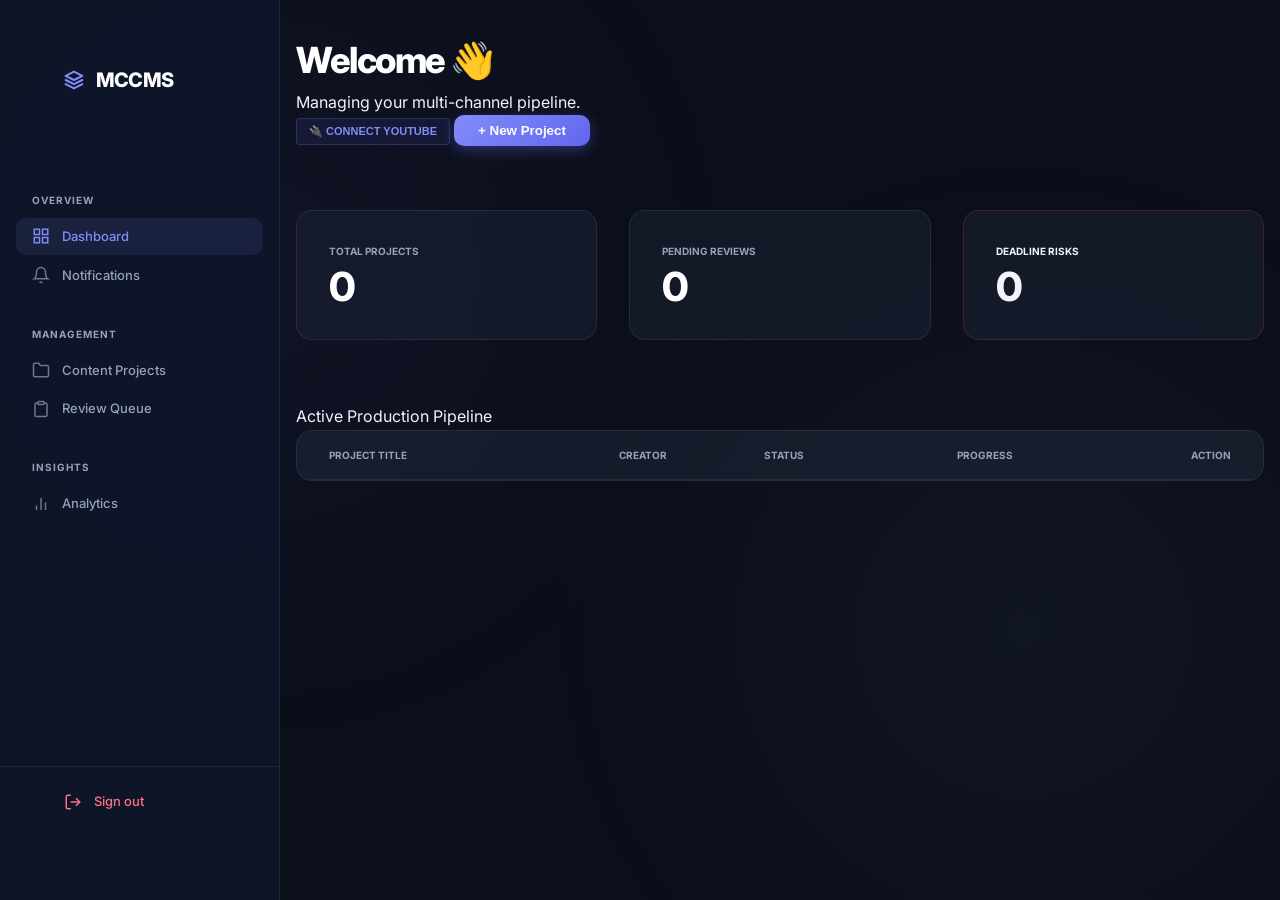
==== frontend/dashboard.html @ 0ddec3f0 "Multi-Channel CMS Plartform" ====
<!DOCTYPE html>
<html lang="en">
<head>
    <meta charset="UTF-8">
    <meta name="viewport" content="width=device-width, initial-scale=1.0">
    <title>Dashboard | MCCMS</title>
    <link rel="stylesheet" href="css/base/base.css">
    <link rel="stylesheet" href="css/pages/dashboard-premium.css">
    <link rel="stylesheet" href="css/components/modals.css">
    <link href="https://cdn.quilljs.com/1.3.6/quill.snow.css" rel="stylesheet">
    <script src="https://cdn.quilljs.com/1.3.6/quill.js"></script>
</head>
<body class="dashboard-premium-layout">
    <!-- Mobile Header -->
    <header class="mobile-header">
        <button class="menu-toggle" id="menuToggle">☰</button>
        <div class="logo-premium" style="margin-bottom: 0; font-size: 1.1rem;">MCCMS</div>
        <button class="btn-primary btn-sm" id="mobileNewProjBtn" style="padding: 4px 10px; font-size: 10px;">+</button>
    </header>

    <div class="sidebar-overlay" id="sidebarOverlay"></div>

    <aside class="sidebar-premium" id="sidebar">
        <div class="logo-premium">
            <svg width="20" height="20" viewBox="0 0 24 24" fill="none" stroke="currentColor" stroke-width="2.5" stroke-linecap="round" stroke-linejoin="round" style="color: var(--color-primary);"><path d="M12 2L2 7l10 5 10-5-10-5zM2 17l10 5 10-5M2 12l10 5 10-5"></path></svg>
            MCCMS
        </div>

        <div class="sidebar-nav-container">
            <div class="nav-group">
                <div class="sidebar-section-label">Overview</div>
                <a href="dashboard.html" class="nav-item-premium active">
                    <svg class="nav-icon" viewBox="0 0 24 24" fill="none" stroke="currentColor" stroke-width="2"><rect x="3" y="3" width="7" height="7"></rect><rect x="14" y="3" width="7" height="7"></rect><rect x="14" y="14" width="7" height="7"></rect><rect x="3" y="14" width="7" height="7"></rect></svg>
                    Dashboard
                </a>
                <a href="notifications.html" class="nav-item-premium">
                    <svg class="nav-icon" viewBox="0 0 24 24" fill="none" stroke="currentColor" stroke-width="2"><path d="M18 8A6 6 0 0 0 6 8c0 7-3 9-3 9h18s-3-2-3-9"></path><path d="M13.73 21a2 2 0 0 1-3.46 0"></path></svg>
                    Notifications
                </a>
            </div>

            <div class="nav-group">
                <div class="sidebar-section-label">Management</div>
                <a href="#" class="nav-item-premium">
                    <svg class="nav-icon" viewBox="0 0 24 24" fill="none" stroke="currentColor" stroke-width="2"><path d="M22 19a2 2 0 0 1-2 2H4a2 2 0 0 1-2-2V5a2 2 0 0 1 2-2h5l2 3h9a2 2 0 0 1 2 2z"></path></svg>
                    Content Projects
                </a>
                <a href="review-queue.html" class="nav-item-premium">
                    <svg class="nav-icon" viewBox="0 0 24 24" fill="none" stroke="currentColor" stroke-width="2"><path d="M16 4h2a2 2 0 0 1 2 2v14a2 2 0 0 1-2 2H6a2 2 0 0 1-2-2V6a2 2 0 0 1 2-2h2"></path><rect x="8" y="2" width="8" height="4" rx="1" ry="1"></rect></svg>
                    Review Queue
                </a>
            </div>

            <div class="nav-group">
                <div class="sidebar-section-label">Insights</div>
                <a href="analytics.html" class="nav-item-premium">
                    <svg class="nav-icon" viewBox="0 0 24 24" fill="none" stroke="currentColor" stroke-width="2"><line x1="18" y1="20" x2="18" y2="10"></line><line x1="12" y1="20" x2="12" y2="4"></line><line x1="6" y1="20" x2="6" y2="14"></line></svg>
                    Analytics
                </a>
            </div>

            <div class="nav-group" id="adminSection" style="display: none;">
                <div class="sidebar-section-label">Admin</div>
                <a href="admin-settings.html" class="nav-item-premium" id="adminLink">
                    <svg class="nav-icon" viewBox="0 0 24 24" fill="none" stroke="currentColor" stroke-width="2"><circle cx="12" cy="12" r="3"></circle><path d="M19.4 15a1.65 1.65 0 0 0 .33 1.82l.06.06a2 2 0 0 1 0 2.83 2 2 0 0 1-2.83 0l-.06-.06a1.65 1.65 0 0 0-1.82-.33 1.65 1.65 0 0 0-1 1.51V21a2 2 0 0 1-2 2 2 2 0 0 1-2-2v-.09A1.65 1.65 0 0 0 9 19.4a1.65 1.65 0 0 0-1.82.33l-.06.06a2 2 0 0 1-2.83 0 2 2 0 0 1 0-2.83l.06-.06a1.65 1.65 0 0 0 .33-1.82 1.65 1.65 0 0 0-1.51-1H3a2 2 0 0 1-2-2 2 2 2 0 0 1 2-2h.09A1.65 1.65 0 0 0 4.6 9a1.65 1.65 0 0 0-.33-1.82l-.06-.06a2 2 0 0 1 0-2.83 2 2 0 0 1 2.83 0l.06.06a1.65 1.65 0 0 0 1.82.33 1.65 1.65 0 0 0 1-1.51V3a2 2 0 0 1 2-2 2 2 0 0 1 2 2v.09a1.65 1.65 0 0 0 1 1.51 1.65 1.65 0 0 0 1.82-.33l.06-.06a2 2 0 0 1 2.83 0 2 2 0 0 1 0 2.83l-.06.06a1.65 1.65 0 0 0-.33 1.82 1.65 1.65 0 0 0 1.51 1H21a2 2 0 0 1 2 2 2 2 0 0 1-2 2h-.09a1.65 1.65 0 0 0-1.51 1z"></path></svg>
                    Admin Panel
                </a>
            </div>
        </div>

        <div class="sidebar-footer">
            <a href="#" class="nav-item-premium" id="logoutBtn" style="color: var(--color-error); border: none; padding-left: 0;">
                <svg width="18" height="18" viewBox="0 0 24 24" fill="none" stroke="currentColor" stroke-width="2"><path d="M9 21H5a2 2 0 0 1-2-2V5a2 2 0 0 1 2-2h4"></path><polyline points="16 17 21 12 16 7"></polyline><line x1="21" y1="12" x2="9" y2="12"></line></svg>
                Sign out
            </a>
        </div>
    </aside>

    <main class="content-premium">
        <header class="header-premium">
            <div class="flex justify-between items-center w-full">
                <div>
                    <h1 id="welcomeUser">Welcome 👋</h1>
                    <p class="text-muted text-sm">Managing your multi-channel pipeline.</p>
                </div>
                <div class="flex gap-4">
                    <button class="btn-premium-sm" style="background: rgba(99, 102, 241, 0.1); color: var(--color-primary); border-color: rgba(129, 140, 248, 0.2);" id="connectYoutubeBtn">🔌 Connect YouTube</button>
                    <button class="btn-primary" id="newProjectBtn">+ New Project</button>
                </div>
            </div>
        </header>

        <section class="kpi-grid-initial">
            <div class="kpi-card-premium">
                <div class="kpi-label-premium">Total Projects</div>
                <div class="kpi-value-premium" id="totalProjects">0</div>
            </div>
            <div class="kpi-card-premium">
                <div class="kpi-label-premium">Pending Reviews</div>
                <div class="kpi-value-premium" id="pendingReviews">0</div>
            </div>
            <div class="kpi-card-premium" style="border-color: rgba(244, 63, 94, 0.2);">
                <div class="kpi-label-premium" style="color: var(--accent-rose);">Deadline Risks</div>
                <div class="kpi-value-premium" id="atRiskDeadlines" style="color: var(--accent-rose);">0</div>
            </div>
        </section>

        <section>
            <div class="section-title">Active Production Pipeline</div>
            <div class="table-premium-container">
                <table class="table-premium">
                    <thead>
                        <tr>
                            <th>Project Title</th>
                            <th>Creator</th>
                            <th>Status</th>
                            <th>Progress</th>
                            <th style="text-align: right;">Action</th>
                        </tr>
                    </thead>
                    <tbody id="projectList">
                        <!-- Loaded via JS -->
                    </tbody>
                </table>
            </div>
        </section>
    </main>

    <!-- Create Project Modal -->
    <div class="modal-overlay" id="projectModal">
        <div class="modal-container">
            <div class="modal-header"><h2 class="modal-title">Start New Project</h2></div>
            <form id="projectForm">
                <div class="modal-body">
                    <div class="form-group-premium">
                        <label class="label-premium">Project Title</label>
                        <input class="input-premium" type="text" id="projTitle" placeholder="e.g. Travel Vlog" required>
                    </div>
                    <div class="form-group-premium">
                        <label class="label-premium">Workflow Goals</label>
                        <div id="projDescEditor" style="height: 150px; background: rgba(0,0,0,0.1); border: 1px solid var(--dash-border); border-radius: var(--radius-md); color: #fff;"></div>
                    </div>
                </div>
                <div class="modal-footer">
                    <button type="button" class="btn btn-secondary" id="closeModal">Cancel</button>
                    <button type="submit" class="btn btn-primary">Create Pipeline</button>
                </div>
            </form>
        </div>
    </div>

    <!-- Edit Project Modal -->
    <div class="modal-overlay" id="editProjectModal">
        <div class="modal-container">
            <div class="modal-header"><h2 class="modal-title">Edit Project</h2></div>
            <form id="editProjectForm">
                <input type="hidden" id="editProjId">
                <div class="modal-body">
                    <div class="form-group-premium">
                        <label class="label-premium">Project Title</label>
                        <input class="input-premium" type="text" id="editProjTitle" required>
                    </div>
                    <div class="form-group-premium">
                        <label class="label-premium">Workflow Goals</label>
                        <textarea class="input-premium textarea-premium" id="editProjDesc"></textarea>
                    </div>
                </div>
                <div class="modal-footer">
                    <button type="button" class="btn btn-secondary" onclick="document.getElementById('editProjectModal').style.display='none'">Cancel</button>
                    <button type="submit" class="btn btn-primary">Save Changes</button>
                </div>
            </form>
        </div>
    </div>

    <script type="module" src="js/pages/dashboard-ui.js"></script>
</body>
</html>
---- frontend/css/base/base.css ----
@import url('tokens.css');

/* Base structure to replace the old basic base.css */
/* We keep this file as the main entry point to avoid breaking HTML links */
---- frontend/css/pages/dashboard-premium.css ----
:root {
    --dash-sidebar-width: 280px;
    --dash-glass-bg: rgba(15, 23, 42, 0.9);
    --dash-card-bg: rgba(30, 41, 59, 0.4);
    --dash-border: rgba(255, 255, 255, 0.08);
}

.dashboard-premium-layout {
    display: flex;
    flex-direction: column;
    min-height: 100vh;
    background-color: #0b0f1a;
}

/* --- SIDEBAR: Hierarchical & Glass --- */
.sidebar-premium {
    position: fixed;
    top: 0; left: -280px;
    width: 280px; height: 100vh;
    background: var(--dash-glass-bg);
    backdrop-filter: blur(24px);
    border-right: 1px solid var(--dash-border);
    padding: var(--space-8) 0;
    display: flex; flex-direction: column;
    z-index: 1000;
    transition: left var(--transition-base);
}

.sidebar-premium.active { left: 0; }

.logo-premium {
    font-size: 1.25rem; font-weight: 800; letter-spacing: -0.04em; color: #fff;
    margin-bottom: var(--space-8); padding: 0 var(--space-8);
    display: flex; align-items: center; gap: var(--space-3); flex-shrink: 0;
}

.sidebar-nav-container { flex: 1; overflow-y: auto; padding: 0 var(--space-4); scrollbar-width: none; }
.sidebar-nav-container::-webkit-scrollbar { display: none; }

.sidebar-section-label {
    font-size: 10px; font-weight: 700; text-transform: uppercase; letter-spacing: 0.1em;
    color: var(--color-text-muted); margin: var(--space-6) 0 var(--space-2) var(--space-4);
}

.nav-group { display: flex; flex-direction: column; gap: 2px; }

.nav-item-premium {
    display: flex; align-items: center; gap: var(--space-3);
    padding: var(--space-2) var(--space-4);
    color: var(--color-text-muted); text-decoration: none;
    font-size: 13px; font-weight: 500; border-radius: var(--radius-md);
    transition: all var(--transition-fast);
}

.nav-item-premium:hover { background: rgba(255, 255, 255, 0.04); color: #fff; }
.nav-item-premium.active { background: rgba(129, 140, 248, 0.1); color: var(--color-primary); }

.nav-icon { width: 18px; height: 18px; opacity: 0.7; flex-shrink: 0; }
.nav-item-premium.active .nav-icon { opacity: 1; }

.sidebar-footer {
    margin-top: auto;
    padding: var(--space-4) var(--space-8);
    border-top: 1px solid var(--dash-border);
    flex-shrink: 0;
}

/* --- MOBILE HEADER --- */
.mobile-header {
    display: flex; align-items: center; justify-content: space-between;
    padding: var(--space-3) var(--space-4); background: var(--dash-glass-bg);
    backdrop-filter: blur(16px); border-bottom: 1px solid var(--dash-border);
    position: sticky; top: 0; z-index: 100;
}

.menu-toggle { background: none; border: none; color: var(--color-text-primary); font-size: 24px; cursor: pointer; }

@media (min-width: 1024px) {
    .dashboard-premium-layout { flex-direction: row; }
    .mobile-header { display: none; }
    .sidebar-premium { position: sticky; left: 0; display: flex; width: 280px; }
    .content-premium { padding: var(--space-8); flex: 1; }
}

/* --- MAIN CONTENT --- */
.content-premium { flex: 1; padding: var(--space-6) var(--space-4); }

.header-premium { display: flex; justify-content: space-between; align-items: flex-end; margin-bottom: var(--space-8); }
.header-premium h1 { font-size: var(--text-2xl); font-weight: 800; letter-spacing: -0.04em; color: #fff; }

.kpi-grid-initial { display: grid; grid-template-columns: 1fr; gap: var(--space-4); margin-bottom: var(--space-8); }
@media (min-width: 768px) { .kpi-grid-initial { grid-template-columns: repeat(3, 1fr); gap: var(--space-6); } }

.kpi-card-premium { background: var(--dash-card-bg); border: 1px solid var(--dash-border); padding: var(--space-6); border-radius: var(--radius-lg); }
.kpi-label-premium { font-size: 10px; font-weight: 700; text-transform: uppercase; color: var(--color-text-muted); margin-bottom: 8px; }
.kpi-value-premium { font-size: 2.5rem; font-weight: 800; color: #fff; line-height: 1; }

/* --- STABLE TABLE STRUCTURE --- */
.table-premium-container { background: var(--dash-card-bg); border: 1px solid var(--dash-border); border-radius: var(--radius-lg); overflow: hidden; }
.table-premium { width: 100%; border-collapse: collapse; table-layout: fixed; }
.table-premium thead { display: none; }
.table-premium tr { display: block; border-bottom: 1px solid var(--dash-border); padding: var(--space-4); }
.table-premium td { display: block; padding: 4px 0; font-size: 14px; }
.table-premium td::before { content: attr(data-label); font-size: 9px; font-weight: 700; text-transform: uppercase; color: var(--color-text-muted); display: block; margin-bottom: 2px; }

@media (min-width: 1024px) {
    .table-premium { display: table; }
    .table-premium thead { display: table-header-group; background: rgba(255,255,255,0.01); }
    .table-premium th { padding: var(--space-4) var(--space-6); text-align: left; font-size: 10px; text-transform: uppercase; color: var(--color-text-muted); border-bottom: 1px solid var(--dash-border); }
    .table-premium tr { display: table-row; }
    .table-premium td { display: table-cell; padding: var(--space-5) var(--space-6); border-bottom: none; vertical-align: middle; }
    .table-premium td::before { display: none; }

    /* Precision widths for alignment */
    .table-premium th:nth-child(1), .table-premium td:nth-child(1) { width: 30%; }
    .table-premium th:nth-child(2), .table-premium td:nth-child(2) { width: 15%; }
    .table-premium th:nth-child(3), .table-premium td:nth-child(3) { width: 20%; }
    .table-premium th:nth-child(4), .table-premium td:nth-child(4) { width: 15%; }
    .table-premium th:nth-child(5), .table-premium td:nth-child(5) { width: 20%; text-align: right; }
}

.btn-premium-sm { padding: 6px 12px; font-size: 11px; font-weight: 700; text-transform: uppercase; border-radius: 4px; background: rgba(255,255,255,0.03); color: #fff; border: 1px solid var(--dash-border); cursor: pointer; }
.btn-premium-sm:hover { background: var(--color-primary); }

.badge { padding: 4px 10px; border-radius: 20px; font-size: 11px; font-weight: 700; text-transform: uppercase; }
.status-published { background: rgba(52, 211, 153, 0.1); color: #34d399; }
.status-approved { background: rgba(129, 140, 248, 0.1); color: #818cf8; }
.status-rejected { background: rgba(251, 113, 133, 0.1); color: #fb7185; }
---- frontend/css/components/modals.css ----
/* High-Fidelity SaaS Modals */

.modal-overlay {
    position: fixed;
    inset: 0;
    background: rgba(2, 6, 23, 0.8);
    backdrop-filter: blur(8px);
    -webkit-backdrop-filter: blur(8px);
    display: none; /* Controlled by JS */
    align-items: center;
    justify-content: center;
    z-index: 2000;
    padding: var(--space-4);
}

.modal-container {
    width: 100%;
    max-width: 520px;
    background: var(--color-surface-solid);
    border: 1px solid var(--dash-border);
    border-radius: var(--radius-lg);
    box-shadow: var(--shadow-lg);
    animation: modalSlideIn 0.3s cubic-bezier(0.16, 1, 0.3, 1);
}

@keyframes modalSlideIn {
    from { opacity: 0; transform: translateY(10px) scale(0.98); }
    to { opacity: 1; transform: translateY(0) scale(1); }
}

.modal-header {
    padding: var(--space-6) var(--space-6) var(--space-4);
    border-bottom: 1px solid var(--dash-border);
}

.modal-title {
    font-size: var(--text-xl);
    font-weight: 700;
    letter-spacing: -0.02em;
    color: #fff;
}

.modal-body {
    padding: var(--space-6);
}

.modal-footer {
    padding: var(--space-4) var(--space-6);
    border-top: 1px solid var(--dash-border);
    display: flex;
    justify-content: flex-end;
    gap: var(--space-3);
    background: rgba(255, 255, 255, 0.01);
}

/* Refined Form Controls */
.form-group-premium {
    margin-bottom: var(--space-5);
}

.label-premium {
    display: block;
    font-size: 12px;
    font-weight: 600;
    text-transform: uppercase;
    letter-spacing: 0.05em;
    color: var(--color-text-muted);
    margin-bottom: var(--space-2);
}

.input-premium {
    width: 100%;
    background: rgba(0, 0, 0, 0.2);
    border: 1px solid var(--dash-border);
    border-radius: var(--radius-md);
    padding: var(--space-3) var(--space-4);
    color: #fff;
    font-size: 14px;
    transition: var(--transition-fast);
}

.input-premium:focus {
    outline: none;
    border-color: var(--color-primary);
    box-shadow: 0 0 0 4px rgba(129, 140, 248, 0.1);
    background: rgba(0, 0, 0, 0.3);
}

.textarea-premium {
    min-height: 100px;
    resize: vertical;
}

/* Secondary Button for Modals */
.btn-secondary {
    background: transparent;
    color: var(--color-text-muted);
    border: 1px solid var(--dash-border);
}

.btn-secondary:hover {
    background: rgba(255, 255, 255, 0.05);
    color: #fff;
}
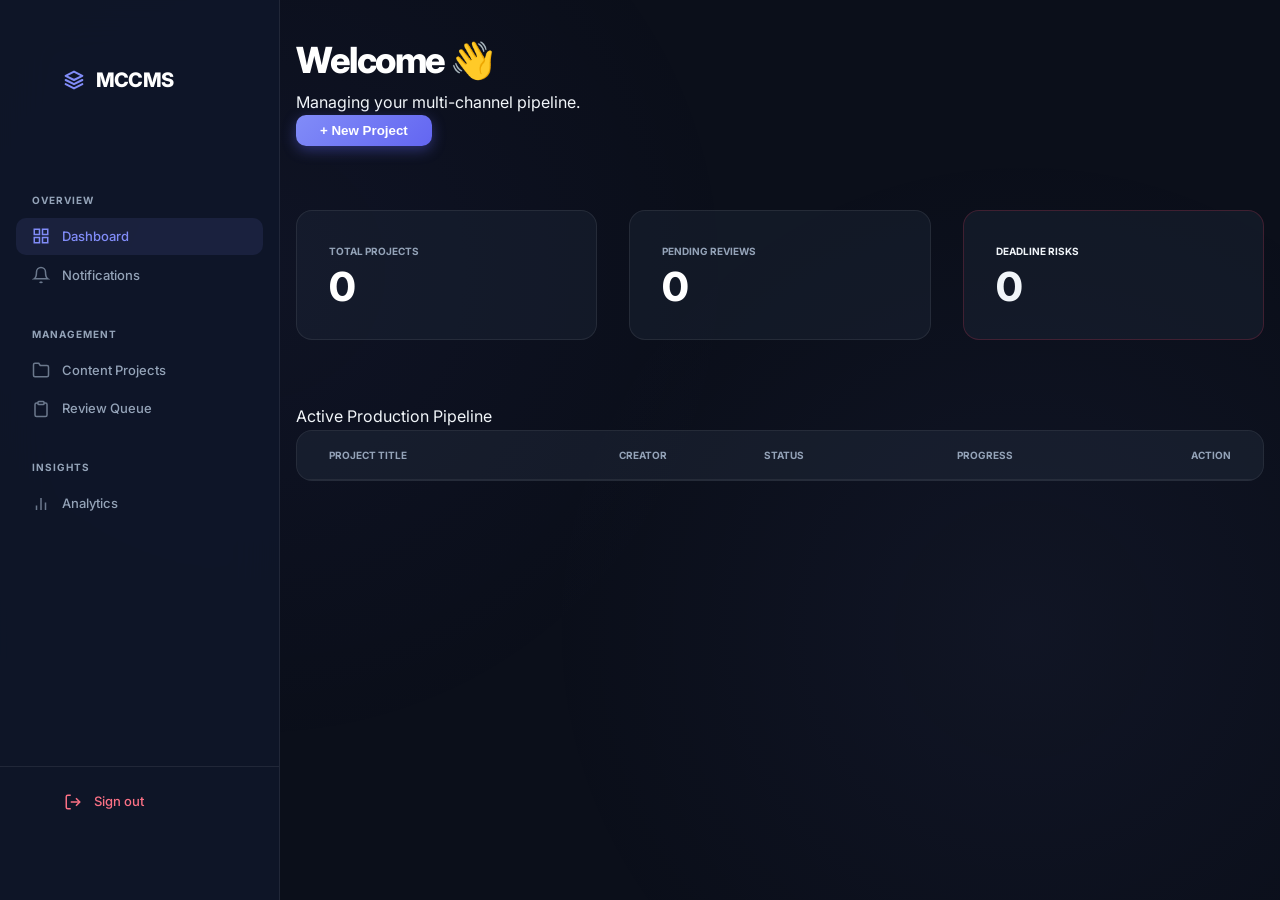
==== commit 0fc05681: "Refactor: Move platform connections to task level and center Auth typography" ====
--- a/frontend/dashboard.html
+++ b/frontend/dashboard.html
@@ -84,7 +84,6 @@
                     <p class="text-muted text-sm">Managing your multi-channel pipeline.</p>
                 </div>
                 <div class="flex gap-4">
-                    <button class="btn-premium-sm" style="background: rgba(99, 102, 241, 0.1); color: var(--color-primary); border-color: rgba(129, 140, 248, 0.2);" id="connectYoutubeBtn">🔌 Connect YouTube</button>
                     <button class="btn-primary" id="newProjectBtn">+ New Project</button>
                 </div>
             </div>
